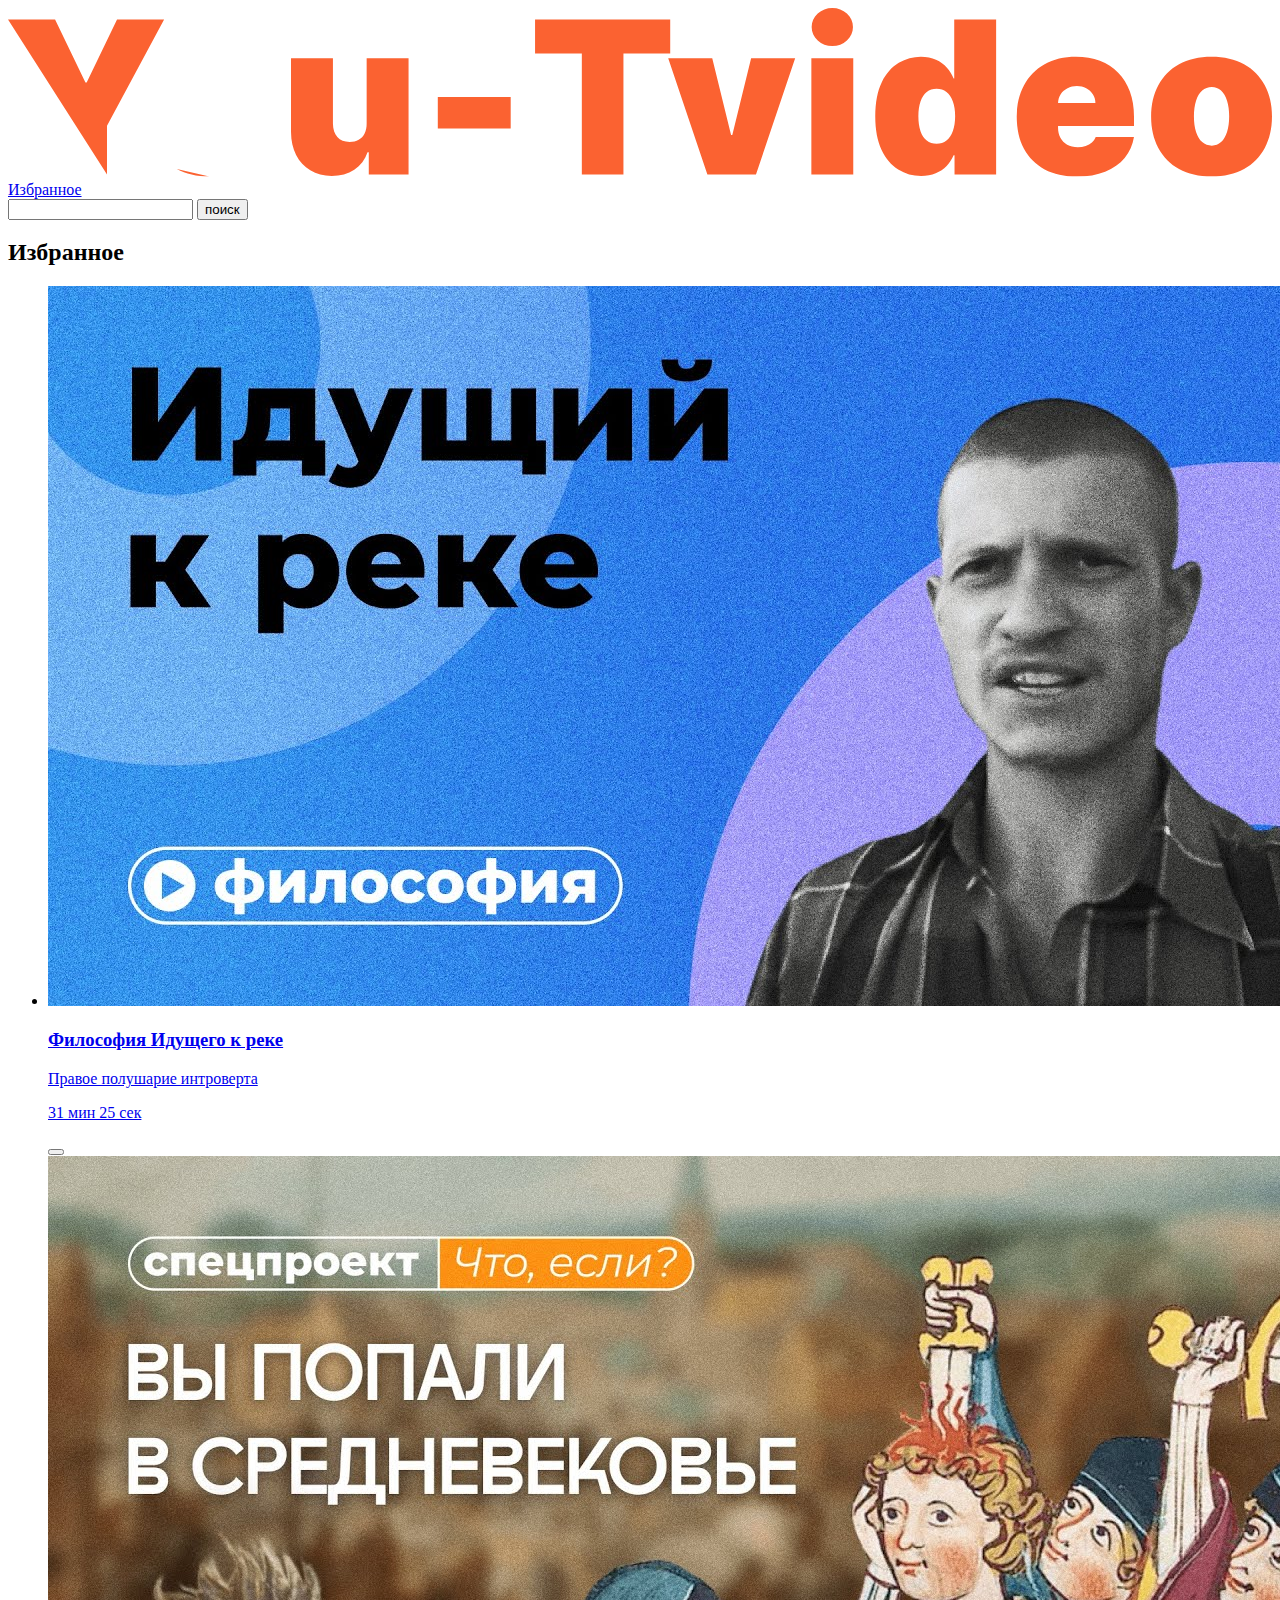
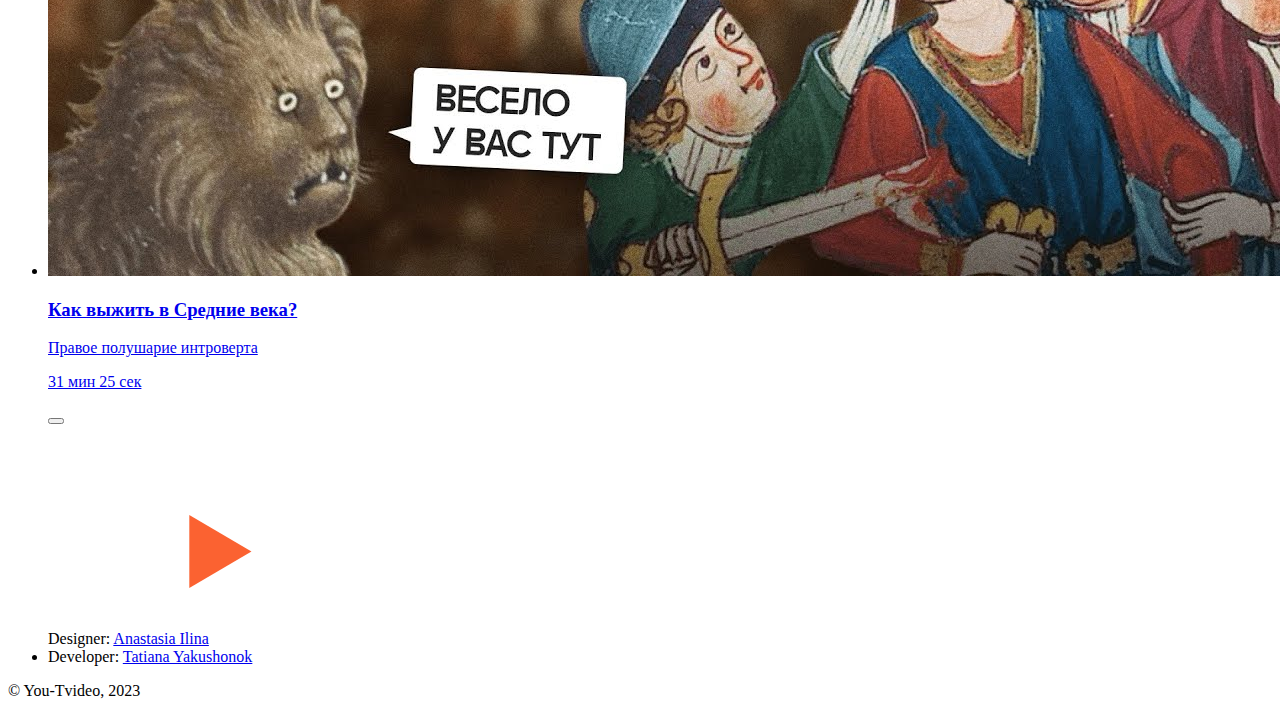
==== favorite.html @ 594c91d6 "feat: add html markup (Wed, 18 Oct 2023 07:57:27 +0700)" ====
<!DOCTYPE html>
<html lang="ru">

<head>
  <meta charset="UTF-8">
  <meta name="viewport" content="width=device-width, initial-scale=1.0">
  <title>You-tvideo - Удобный видеохостинг для тебя</title>
</head>

<body>
  <header class="header">
    <div class="container">
      <a href="#!" class="header__link">
        <svg class="header__logo" viewBox="0 0 240 32" role="img"
          aria-label="Логотип сервиса You-Tvideo">
          <use xlink:href="./img/sprite.svg#logo-orange"></use>
        </svg>
      </a>

      <a class="header__link header__link_favorite"
        href="/favorite.html">Избранное</a>
    </div>
  </header>

  <main class="main">

    <section class="search">
      <div class="container">
        <form class="search__form">
          <label class="search__label">
            <input class="search__input" type="search">
            <button class="search__btn" type="submit">поиск</button>
          </label>
        </form>
      </div>
    </section>

    <section class="video-list">
      <div class="container">
        <h2 class="video-list__title">Избранное</h2>

        <ul class="video-list__items">

          <li class="video-list__item">
            <article class="video-list__card card">
              <a class="card__link" href="#!">
                <img src="/img/cover-1.jpeg"
                  alt="Превью видео Философия Идущего к реке"
                  class="card__thumbnail">
                <h3 class="card__title">Философия Идущего к реке</h3>
                <p class="card__channel">Правое полушарие интроверта</p>
                <p class="card__duration">31 мин 25 сек</p>
              </a>
              <button class="card__favorite" type="button"></button>
            </article>
          </li>

          <li class="video-list__item">
            <article class="video-list__card card">
              <a class="card__link" href="#!">
                <img src="/img/cover-2.jpeg"
                  alt="Превью видео Как выжить в Средние века?"
                  class="card__thumbnail">
                <h3 class="card__title">Как выжить в Средние века?</h3>
                <p class="card__channel">Правое полушарие интроверта</p>
                <p class="card__duration">31 мин 25 сек</p>
              </a>
              <button class="card__favorite" type="button"></button>
            </article>
          </li>

        </ul>
      </div>
    </section>
  </main>

  <footer class="footer">
    <div class="container footer__container">
      <a href="#!" class="footer__link">
        <svg class="footer__logo" viewBox="0 0 360 48" role="img"
          aria-label="Логотип сервиса You-Tvideo">
          <use xlink:href="./img/sprite.svg#logo-white"></use>
        </svg>
      </a>
      <ul class="footer__developers-list">
        <il class="footer__developers-item">
          Designer: <a href="#!" class="footer__developers-link" target="_blank"
            rel="noopener">Anastasia Ilina</a>
        </il>
        <li class="footer__developers-item">
          Developer: <a href="#!" class="footer__developers-link"
            target="_blank" rel="noopener">Tatiana Yakushonok</a>
        </li>
      </ul>

      <p class="footer__copyright">&copy; You-Tvideo, 2023</p>
    </div>
  </footer>
</body>

</html>
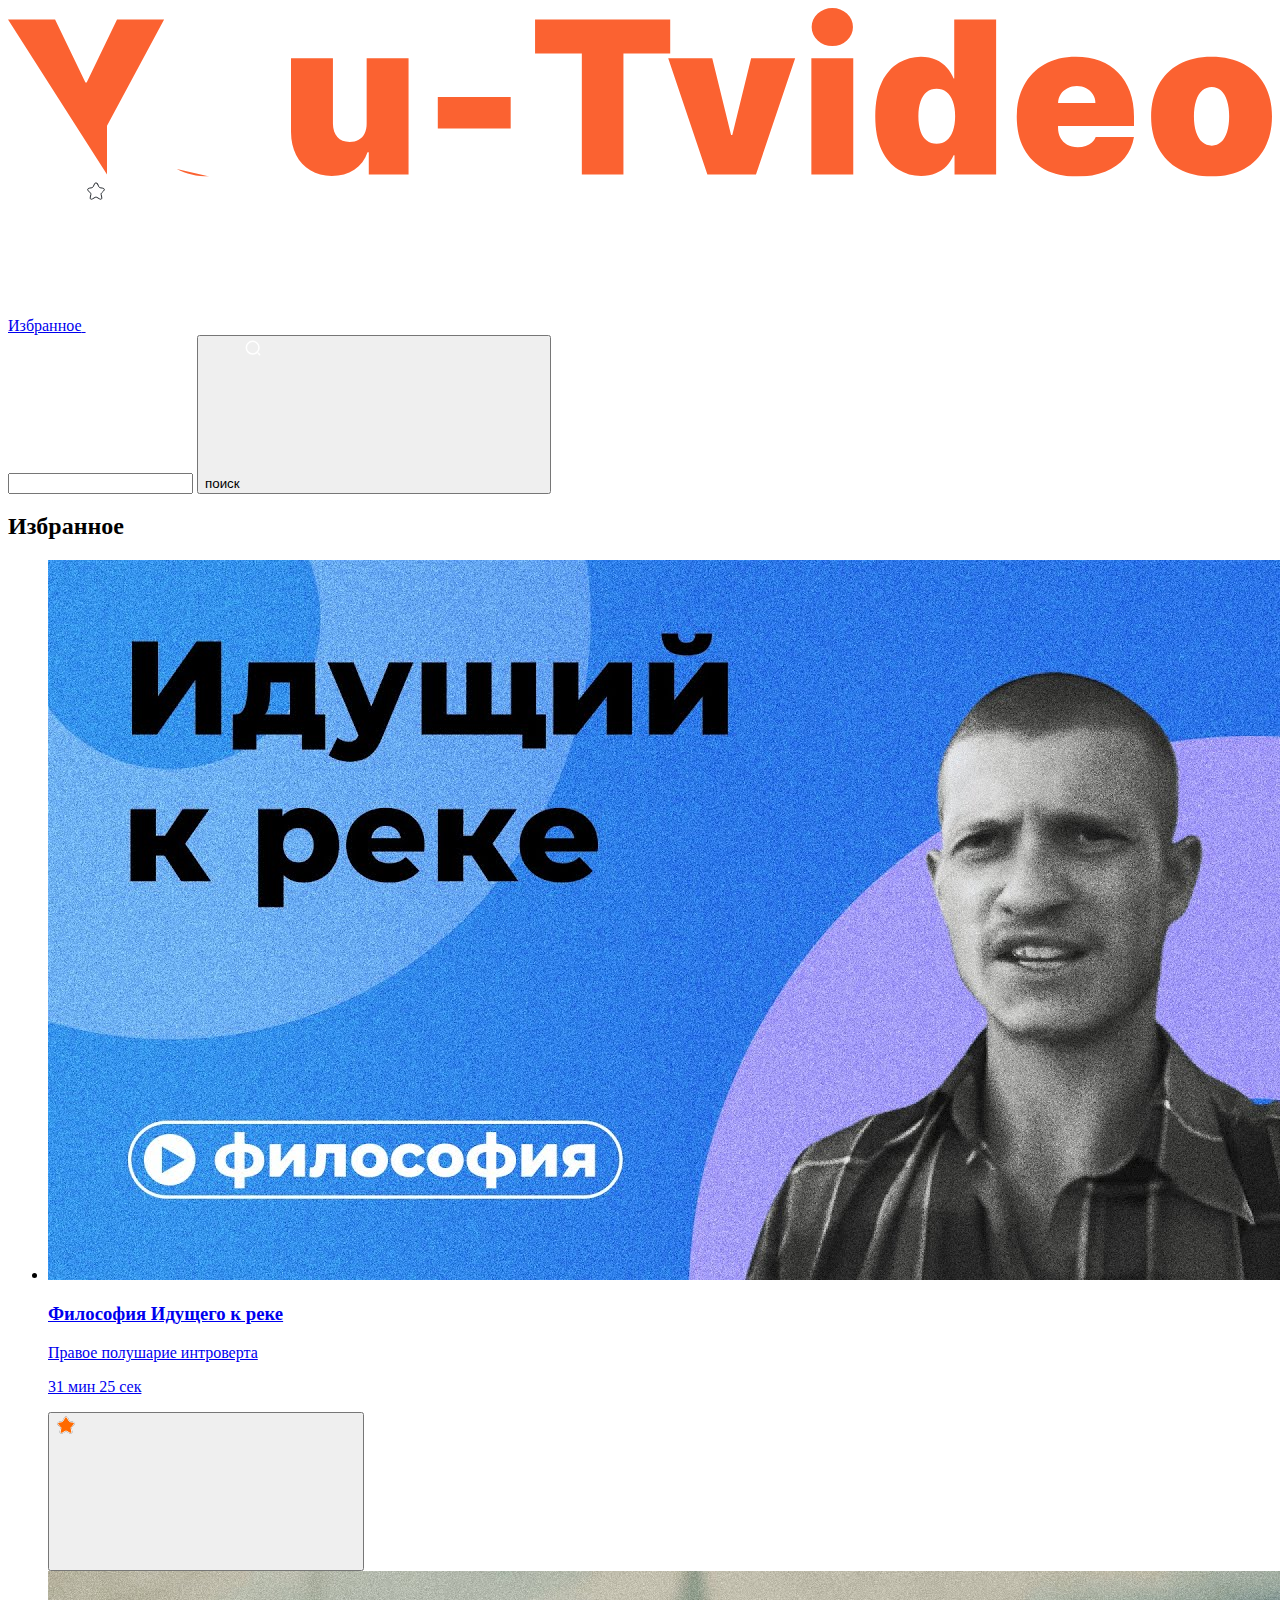
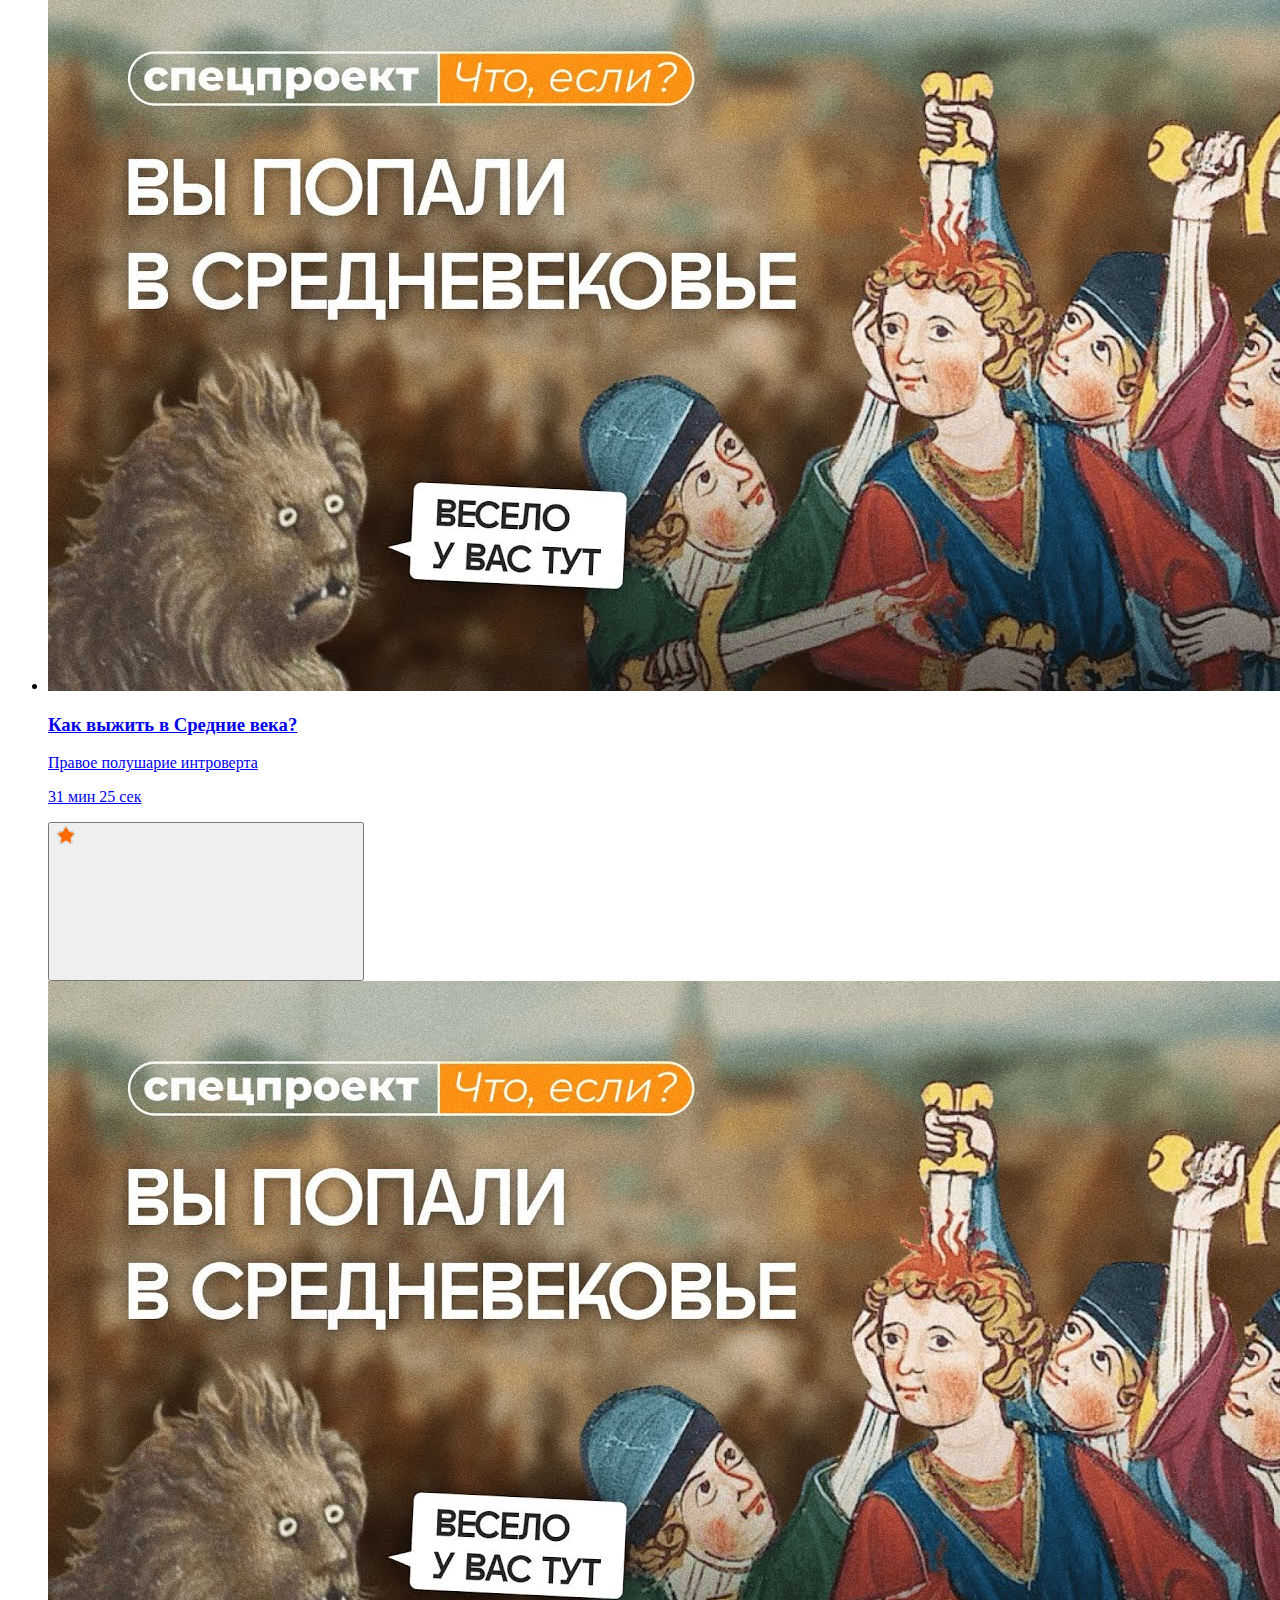
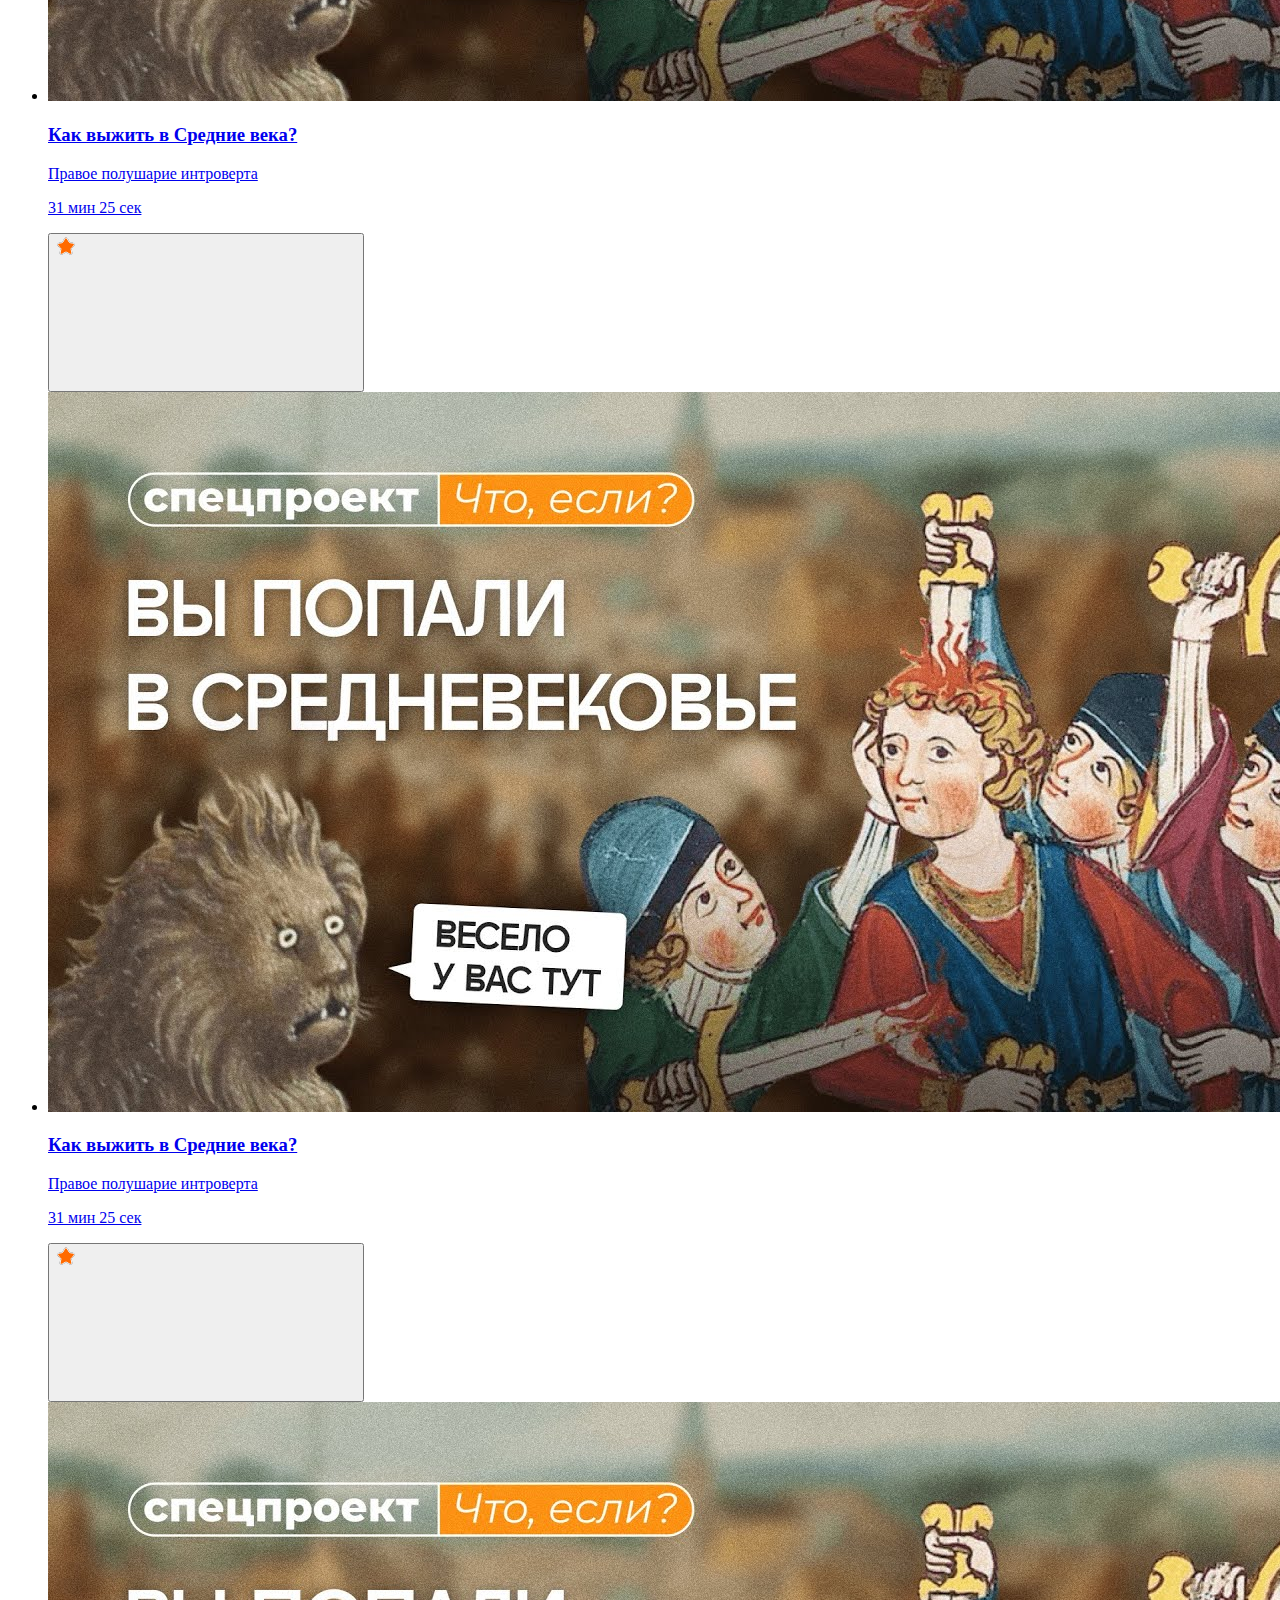
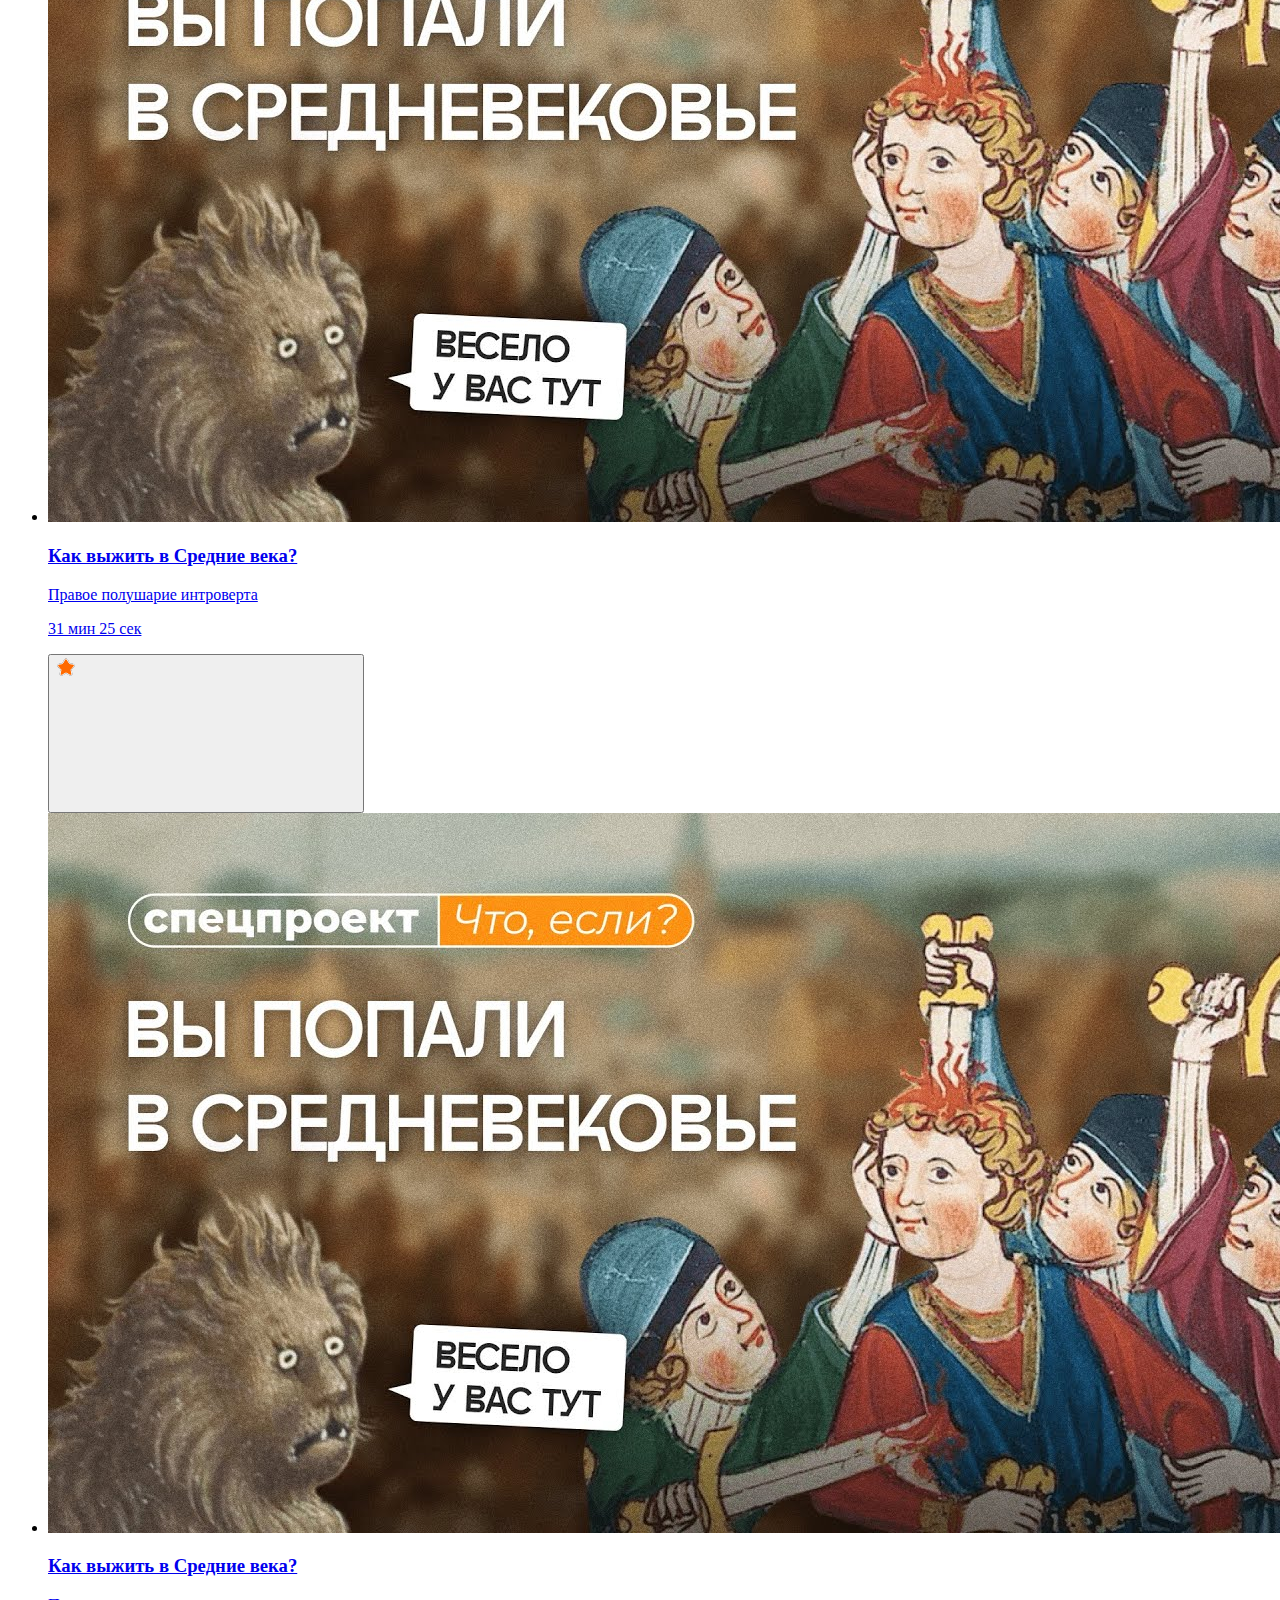
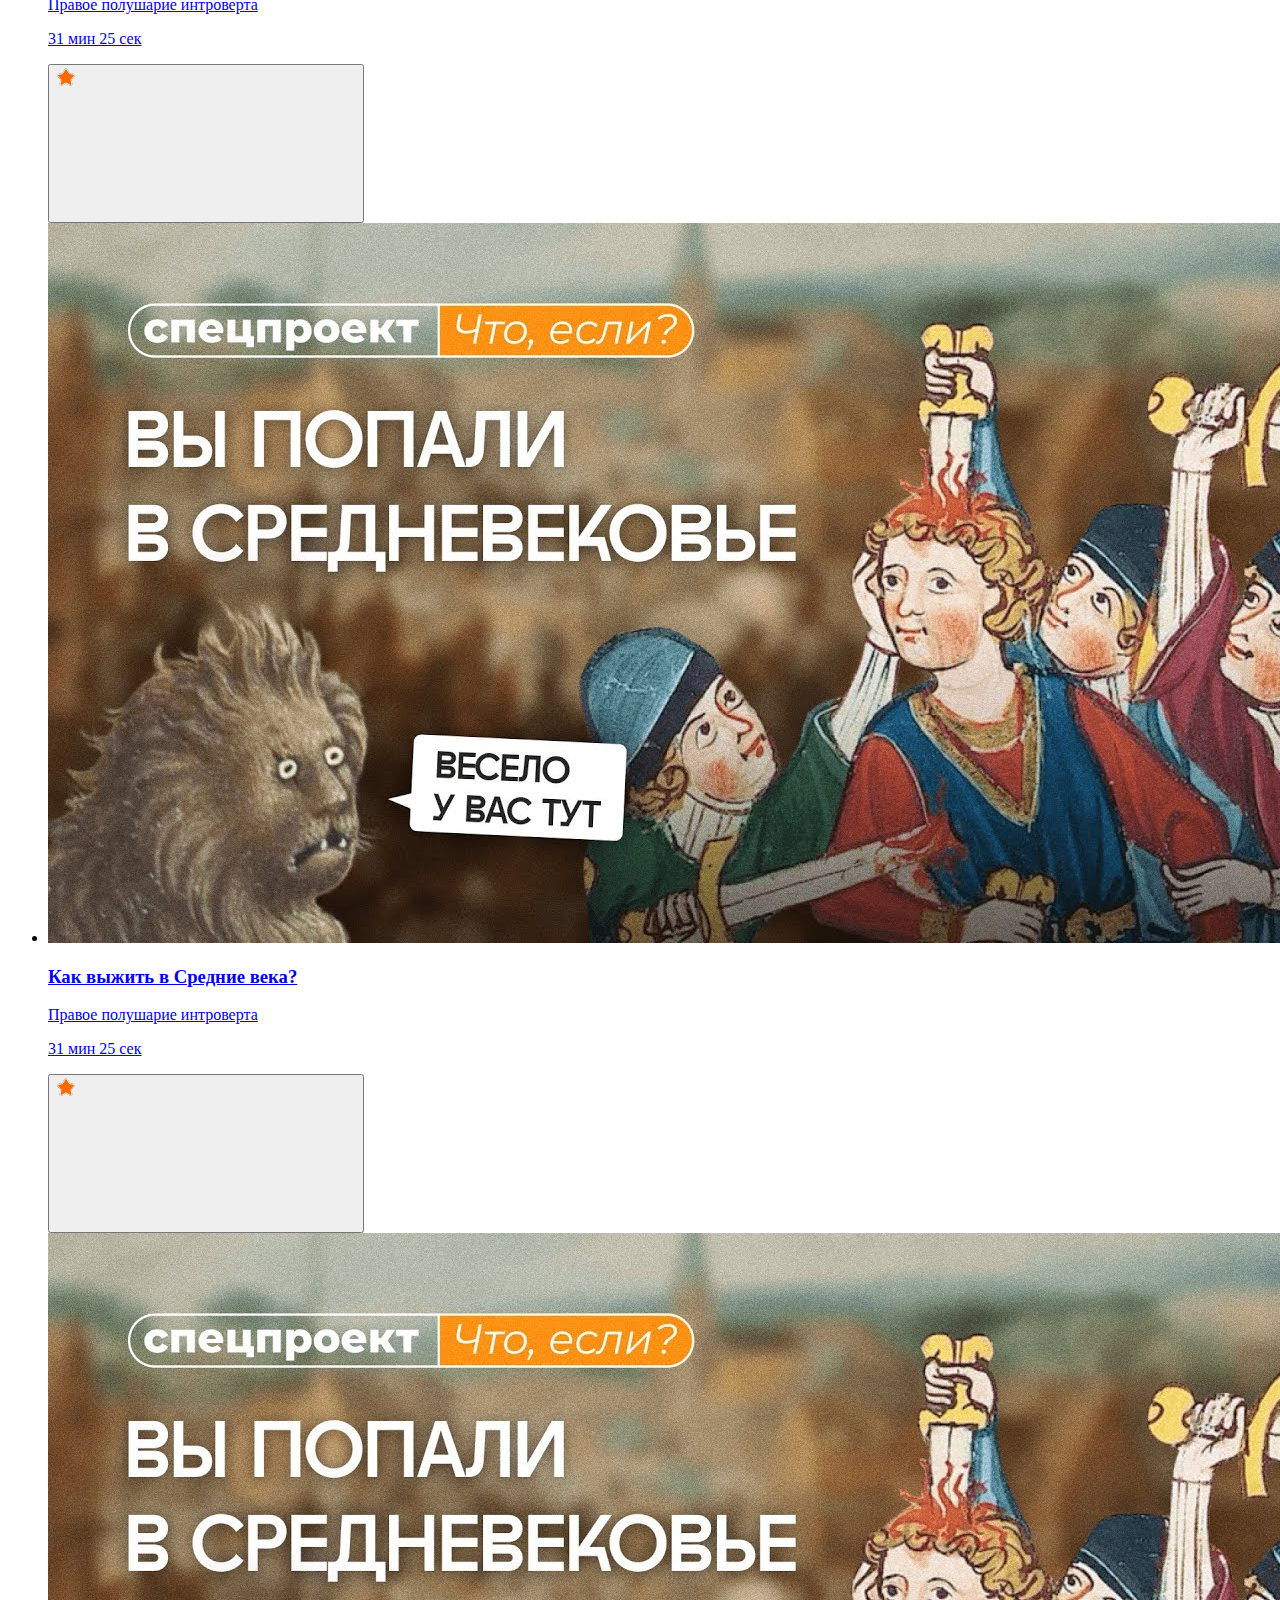
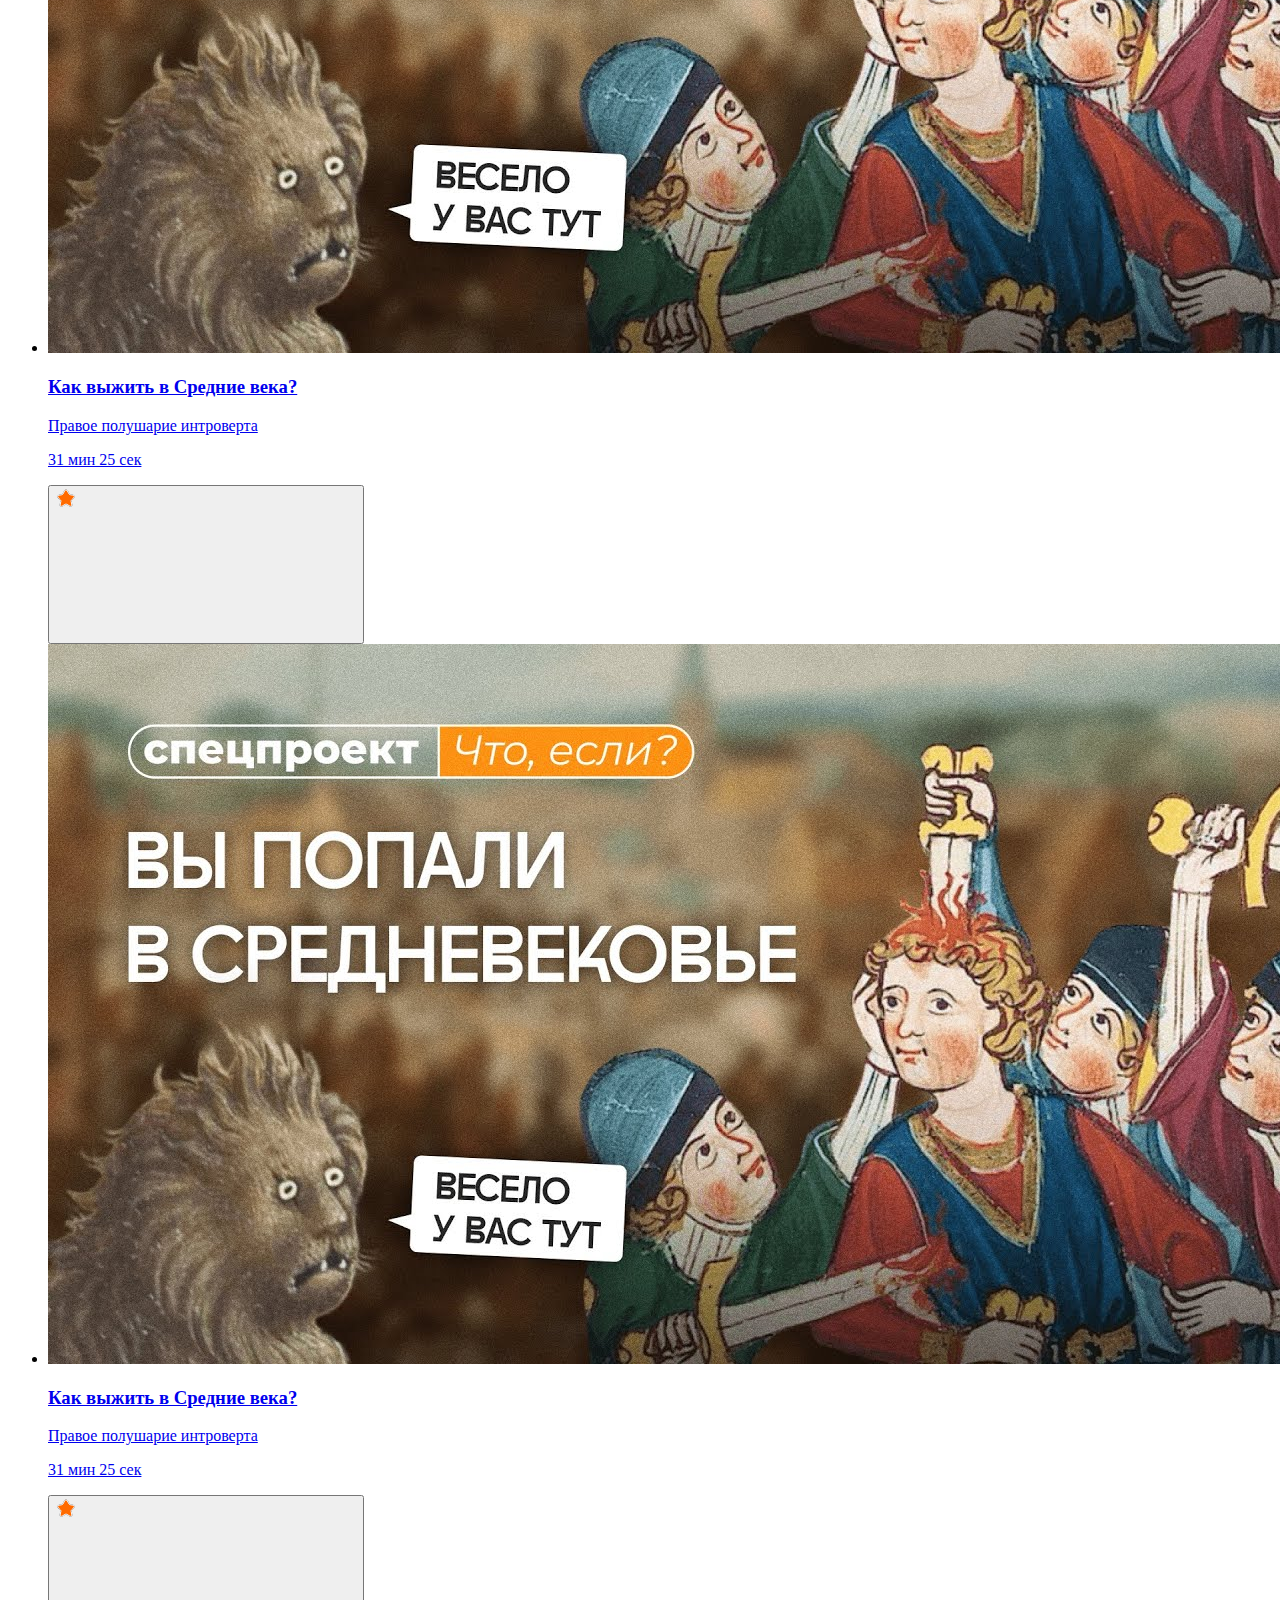
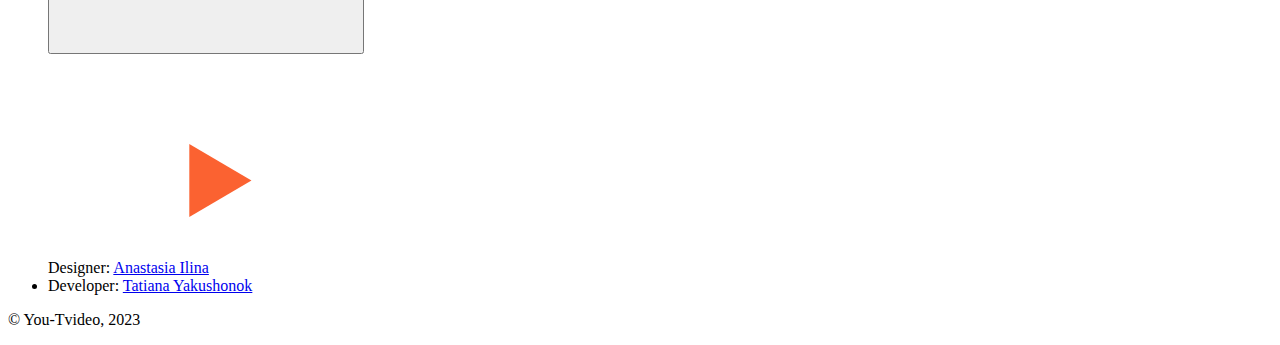
==== commit 4e484081: "fix: fix file (Thu, 19 Oct 2023 06:33:11 +0700)" ====
--- a/favorite.html
+++ b/favorite.html
@@ -17,8 +17,12 @@
         </svg>
       </a>
 
-      <a class="header__link header__link_favorite"
-        href="/favorite.html">Избранное</a>
+      <a class="header__link header__link_favorite" href="/favorite.html">
+        <span>Избранное</span>
+        <svg class="header__icon">
+          <use xlink:href="./img/sprite.svg#star-ob"></use>
+        </svg>
+      </a>
     </div>
   </header>
 
@@ -27,10 +31,13 @@
     <section class="search">
       <div class="container">
         <form class="search__form">
-          <label class="search__label">
-            <input class="search__input" type="search">
-            <button class="search__btn" type="submit">поиск</button>
-          </label>
+          <input class="search__input" type="search">
+          <button class="search__btn" type="submit">
+            <span>поиск</span>
+            <svg class="search__icon">
+              <use xlink:href="./img/sprite.svg#search"></use>
+            </svg>
+          </button>
         </form>
       </div>
     </section>
@@ -51,21 +58,182 @@
                 <p class="card__channel">Правое полушарие интроверта</p>
                 <p class="card__duration">31 мин 25 сек</p>
               </a>
-              <button class="card__favorite" type="button"></button>
-            </article>
-          </li>
-
-          <li class="video-list__item">
-            <article class="video-list__card card">
-              <a class="card__link" href="#!">
-                <img src="/img/cover-2.jpeg"
-                  alt="Превью видео Как выжить в Средние века?"
-                  class="card__thumbnail">
-                <h3 class="card__title">Как выжить в Средние века?</h3>
-                <p class="card__channel">Правое полушарие интроверта</p>
-                <p class="card__duration">31 мин 25 сек</p>
-              </a>
-              <button class="card__favorite" type="button"></button>
+              <button class="card__favorite" type="button"
+                aria-label="Добавить в избранное">
+                <svg class="hero__icon">
+                  <use class="star-o" xlink:href="./img/sprite.svg#star-ob">
+                  </use>
+                  <use class="star" xlink:href="./img/sprite.svg#star"></use>
+                </svg>
+              </button>
+            </article>
+          </li>
+
+          <li class="video-list__item">
+            <article class="video-list__card card">
+              <a class="card__link" href="#!">
+                <img src="/img/cover-2.jpeg"
+                  alt="Превью видео Как выжить в Средние века?"
+                  class="card__thumbnail">
+                <h3 class="card__title">Как выжить в Средние века?</h3>
+                <p class="card__channel">Правое полушарие интроверта</p>
+                <p class="card__duration">31 мин 25 сек</p>
+              </a>
+              <button class="card__favorite" type="button"
+                aria-label="Добавить в избранное">
+                <svg class="hero__icon">
+                  <use class="star-o" xlink:href="./img/sprite.svg#star-ob">
+                  </use>
+                  <use class="star" xlink:href="./img/sprite.svg#star"></use>
+                </svg>
+              </button>
+            </article>
+          </li>
+
+          <li class="video-list__item">
+            <article class="video-list__card card">
+              <a class="card__link" href="#!">
+                <img src="/img/cover-2.jpeg"
+                  alt="Превью видео Как выжить в Средние века?"
+                  class="card__thumbnail">
+                <h3 class="card__title">Как выжить в Средние века?</h3>
+                <p class="card__channel">Правое полушарие интроверта</p>
+                <p class="card__duration">31 мин 25 сек</p>
+              </a>
+              <button class="card__favorite" type="button"
+                aria-label="Добавить в избранное">
+                <svg class="hero__icon">
+                  <use class="star-o" xlink:href="./img/sprite.svg#star-ob">
+                  </use>
+                  <use class="star" xlink:href="./img/sprite.svg#star"></use>
+                </svg>
+              </button>
+            </article>
+          </li>
+
+          <li class="video-list__item">
+            <article class="video-list__card card">
+              <a class="card__link" href="#!">
+                <img src="/img/cover-2.jpeg"
+                  alt="Превью видео Как выжить в Средние века?"
+                  class="card__thumbnail">
+                <h3 class="card__title">Как выжить в Средние века?</h3>
+                <p class="card__channel">Правое полушарие интроверта</p>
+                <p class="card__duration">31 мин 25 сек</p>
+              </a>
+              <button class="card__favorite" type="button"
+                aria-label="Добавить в избранное">
+                <svg class="hero__icon">
+                  <use class="star-o" xlink:href="./img/sprite.svg#star-ob">
+                  </use>
+                  <use class="star" xlink:href="./img/sprite.svg#star"></use>
+                </svg>
+              </button>
+            </article>
+          </li>
+
+          <li class="video-list__item">
+            <article class="video-list__card card">
+              <a class="card__link" href="#!">
+                <img src="/img/cover-2.jpeg"
+                  alt="Превью видео Как выжить в Средние века?"
+                  class="card__thumbnail">
+                <h3 class="card__title">Как выжить в Средние века?</h3>
+                <p class="card__channel">Правое полушарие интроверта</p>
+                <p class="card__duration">31 мин 25 сек</p>
+              </a>
+              <button class="card__favorite" type="button"
+                aria-label="Добавить в избранное">
+                <svg class="hero__icon">
+                  <use class="star-o" xlink:href="./img/sprite.svg#star-ob">
+                  </use>
+                  <use class="star" xlink:href="./img/sprite.svg#star"></use>
+                </svg>
+              </button>
+            </article>
+          </li>
+
+          <li class="video-list__item">
+            <article class="video-list__card card">
+              <a class="card__link" href="#!">
+                <img src="/img/cover-2.jpeg"
+                  alt="Превью видео Как выжить в Средние века?"
+                  class="card__thumbnail">
+                <h3 class="card__title">Как выжить в Средние века?</h3>
+                <p class="card__channel">Правое полушарие интроверта</p>
+                <p class="card__duration">31 мин 25 сек</p>
+              </a>
+              <button class="card__favorite" type="button"
+                aria-label="Добавить в избранное">
+                <svg class="hero__icon">
+                  <use class="star-o" xlink:href="./img/sprite.svg#star-ob">
+                  </use>
+                  <use class="star" xlink:href="./img/sprite.svg#star"></use>
+                </svg>
+              </button>
+            </article>
+          </li>
+
+          <li class="video-list__item">
+            <article class="video-list__card card">
+              <a class="card__link" href="#!">
+                <img src="/img/cover-2.jpeg"
+                  alt="Превью видео Как выжить в Средние века?"
+                  class="card__thumbnail">
+                <h3 class="card__title">Как выжить в Средние века?</h3>
+                <p class="card__channel">Правое полушарие интроверта</p>
+                <p class="card__duration">31 мин 25 сек</p>
+              </a>
+              <button class="card__favorite" type="button"
+                aria-label="Добавить в избранное">
+                <svg class="hero__icon">
+                  <use class="star-o" xlink:href="./img/sprite.svg#star-ob">
+                  </use>
+                  <use class="star" xlink:href="./img/sprite.svg#star"></use>
+                </svg>
+              </button>
+            </article>
+          </li>
+
+          <li class="video-list__item">
+            <article class="video-list__card card">
+              <a class="card__link" href="#!">
+                <img src="/img/cover-2.jpeg"
+                  alt="Превью видео Как выжить в Средние века?"
+                  class="card__thumbnail">
+                <h3 class="card__title">Как выжить в Средние века?</h3>
+                <p class="card__channel">Правое полушарие интроверта</p>
+                <p class="card__duration">31 мин 25 сек</p>
+              </a>
+              <button class="card__favorite" type="button"
+                aria-label="Добавить в избранное">
+                <svg class="hero__icon">
+                  <use class="star-o" xlink:href="./img/sprite.svg#star-ob">
+                  </use>
+                  <use class="star" xlink:href="./img/sprite.svg#star"></use>
+                </svg>
+              </button>
+            </article>
+          </li>
+
+          <li class="video-list__item">
+            <article class="video-list__card card">
+              <a class="card__link" href="#!">
+                <img src="/img/cover-2.jpeg"
+                  alt="Превью видео Как выжить в Средние века?"
+                  class="card__thumbnail">
+                <h3 class="card__title">Как выжить в Средние века?</h3>
+                <p class="card__channel">Правое полушарие интроверта</p>
+                <p class="card__duration">31 мин 25 сек</p>
+              </a>
+              <button class="card__favorite" type="button"
+                aria-label="Добавить в избранное">
+                <svg class="hero__icon">
+                  <use class="star-o" xlink:href="./img/sprite.svg#star-ob">
+                  </use>
+                  <use class="star" xlink:href="./img/sprite.svg#star"></use>
+                </svg>
+              </button>
             </article>
           </li>
 
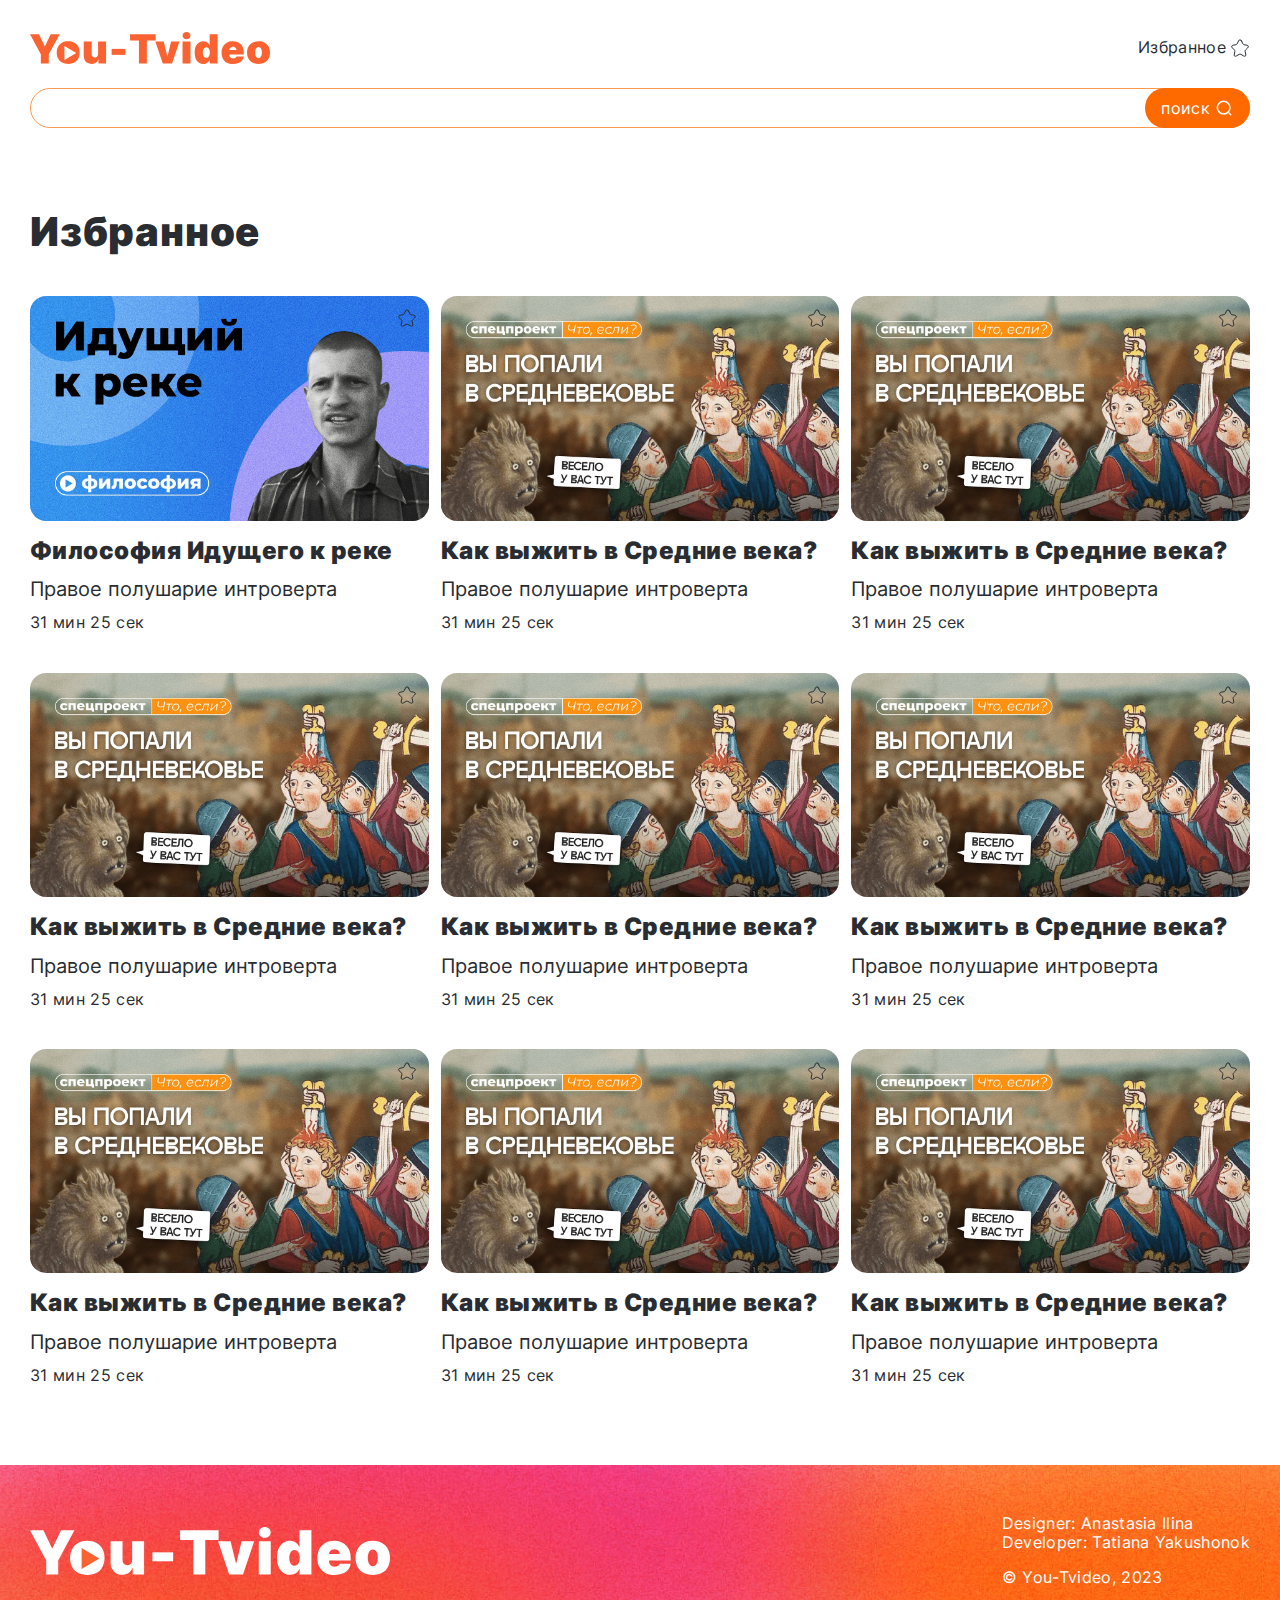
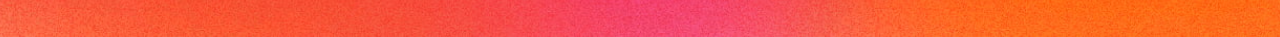
==== commit 8bb33e1c: "feat: add styles (Thu, 19 Oct 2023 11:53:08 +0700)" ====
--- a/favorite.html
+++ b/favorite.html
@@ -4,25 +4,28 @@
 <head>
   <meta charset="UTF-8">
   <meta name="viewport" content="width=device-width, initial-scale=1.0">
+  <link rel="stylesheet" href="styles/style.css">
   <title>You-tvideo - Удобный видеохостинг для тебя</title>
 </head>
 
 <body>
   <header class="header">
     <div class="container">
-      <a href="#!" class="header__link">
-        <svg class="header__logo" viewBox="0 0 240 32" role="img"
-          aria-label="Логотип сервиса You-Tvideo">
-          <use xlink:href="./img/sprite.svg#logo-orange"></use>
-        </svg>
-      </a>
-
-      <a class="header__link header__link_favorite" href="/favorite.html">
-        <span>Избранное</span>
-        <svg class="header__icon">
-          <use xlink:href="./img/sprite.svg#star-ob"></use>
-        </svg>
-      </a>
+      <div class="header__container">
+        <a class="header__link" href="index.html">
+          <svg class="header__logo" viewBox="0 0 240 32" role="img"
+            aria-label="Логотип сервиса You-Tvideo">
+            <use xlink:href="./img/sprite.svg#logo-orange"></use>
+          </svg>
+        </a>
+
+        <a class="header__link header__link_favorite" href="/favorite.html">
+          <span>Избранное</span>
+          <svg class="header__icon">
+            <use xlink:href="./img/sprite.svg#star-ob"></use>
+          </svg>
+        </a>
+      </div>
     </div>
   </header>
 
--- a/styles/style.css
+++ b/styles/style.css
@@ -0,0 +1,8 @@
+@import 'normalize.css';
+@import 'base.css';
+@import 'header.css';
+@import 'hero.css';
+@import 'search.css';
+@import 'video-list.css';
+@import 'video.css';
+@import 'footer.css';
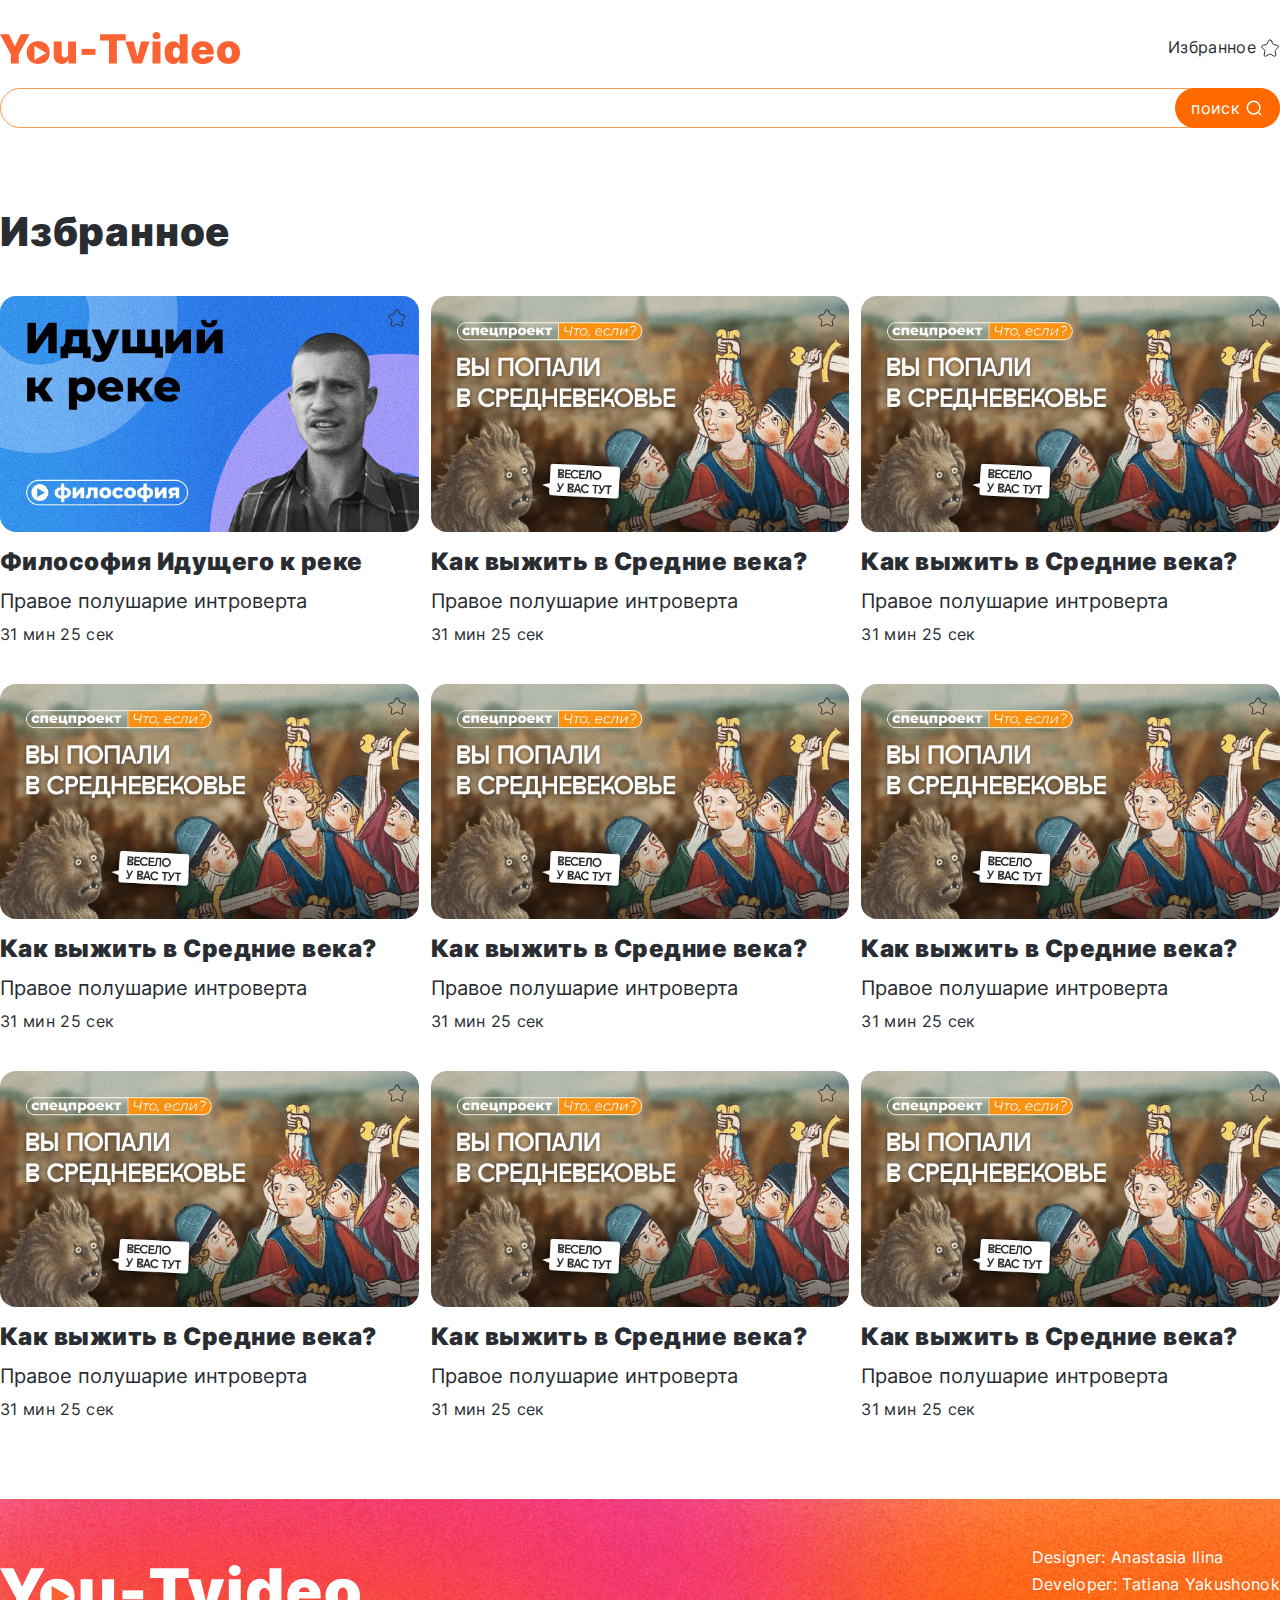
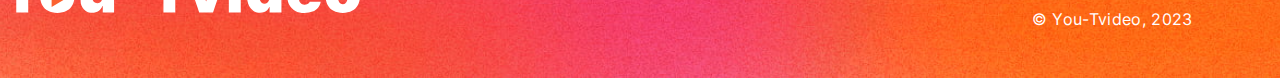
==== commit 41f46ad3: "feat: add adaptive (Fri, 20 Oct 2023 08:33:45 +0700)" ====
--- a/favorite.html
+++ b/favorite.html
@@ -20,7 +20,7 @@
         </a>
 
         <a class="header__link header__link_favorite" href="/favorite.html">
-          <span>Избранное</span>
+          <span class="header__link_favorite-text">Избранное</span>
           <svg class="header__icon">
             <use xlink:href="./img/sprite.svg#star-ob"></use>
           </svg>
